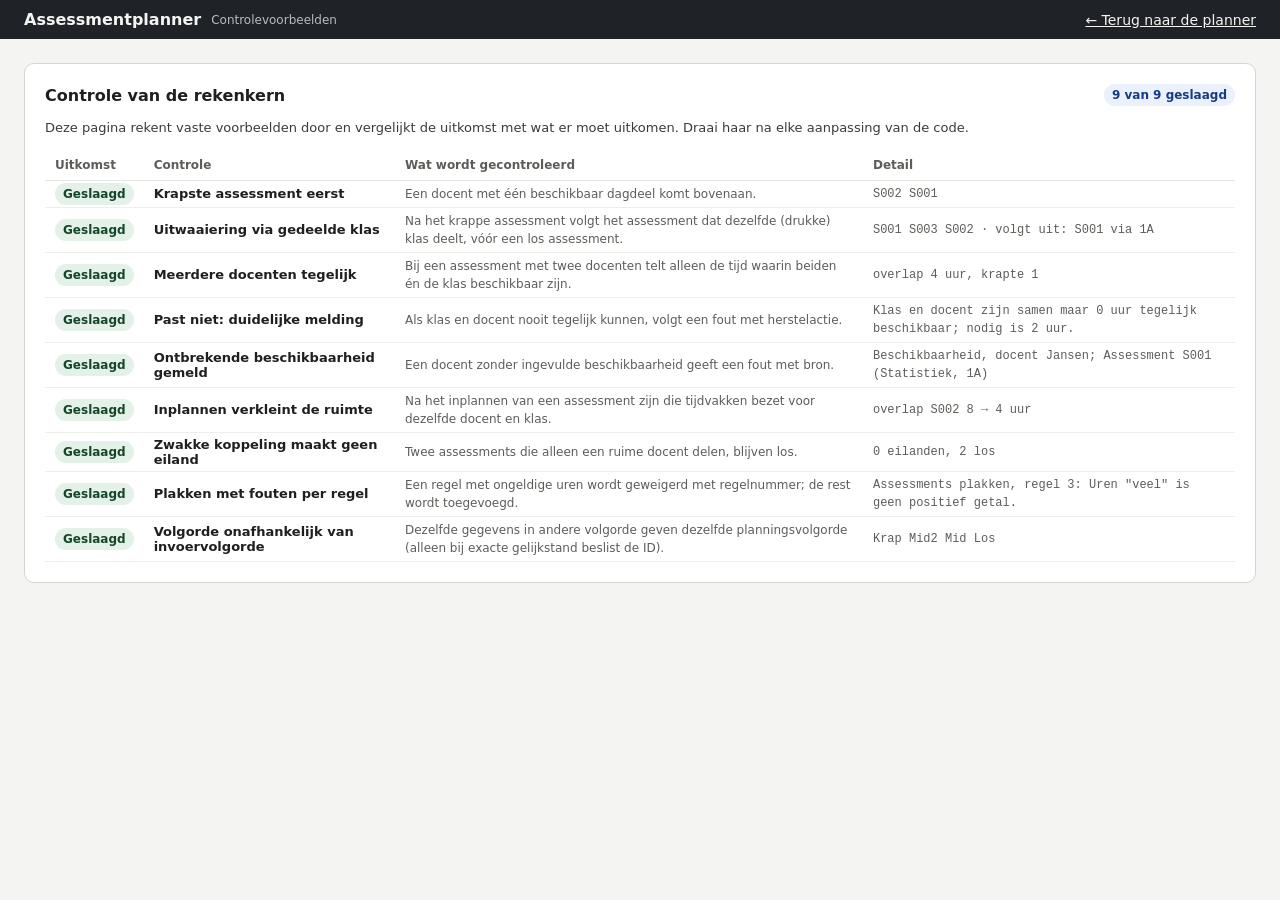
==== controle.html @ 2a614c36 "v0.1 eerste versie" ====
<!doctype html>
<html lang="nl">
<head>
<meta charset="utf-8">
<meta name="viewport" content="width=device-width, initial-scale=1">
<title>Assessmentplanner — controlevoorbeelden</title>
<link rel="stylesheet" href="css/style.css">
</head>
<body>
<header class="kop"><div class="kop-links"><span class="merk">Assessmentplanner</span><span class="meta">Controlevoorbeelden</span></div><div class="kop-rechts"><a href="index.html" style="color:#F4F4F2">← Terug naar de planner</a></div></header>
<main class="inhoud">
  <section class="paneel breed">
    <div class="rij tussen"><h2>Controle van de rekenkern</h2><span id="samenvatting" class="label-info"></span></div>
    <p class="uitleg">Deze pagina rekent vaste voorbeelden door en vergelijkt de uitkomst met wat er moet uitkomen. Draai haar na elke aanpassing van de code.</p>
    <div class="tabelkader"><table class="lijst"><thead><tr><th>Uitkomst</th><th>Controle</th><th>Wat wordt gecontroleerd</th><th>Detail</th></tr></thead><tbody id="resultaten"></tbody></table></div>
  </section>
</main>
<script src="js/model.js"></script>
<script src="js/rekenen.js"></script>
<script src="js/controle.js"></script>
<script>
  const res = AP.controle.draaiAlle();
  const esc = s => String(s).replace(/[&<>]/g, c => ({ '&': '&amp;', '<': '&lt;', '>': '&gt;' }[c]));
  document.getElementById('resultaten').innerHTML = res.map(r =>
    '<tr><td>' + (r.ok ? '<span class="label-ok">Geslaagd</span>' : '<span class="label-let" style="background:#FDF0EE;color:#7A1F12">Mislukt</span>') + '</td><td><b>' + esc(r.naam) + '</b></td><td class="klein">' + esc(r.uitleg) + '</td><td class="mono klein">' + esc(r.detail) + '</td></tr>').join('');
  document.getElementById('samenvatting').textContent = res.filter(r => r.ok).length + ' van ' + res.length + ' geslaagd';
</script>
</body>
</html>
---- css/style.css ----
/* Assessmentplanner — opmaak (zelfde basis als de DSM-werkbank) */
:root {
  --bg: #F4F4F2; --paneel: #FFFFFF; --lijn: #D6D6D1; --lijn-licht: #E6E6E1; --tekst: #1F1F1F; --tekst-2: #3A3A37; --tekst-3: #5C5C58;
  --donker: #1F2328; --diag: #2B2B2B;
  --I: #3566C9; --I-t: #FFFFFF; --H: #B85C0F; --H-t: #FFFFFF; --B: #8FCDB0; --B-t: #0E2E1E; --A: #D3C4F2; --A-t: #2A1A57;
  --blok: #FCEBB6; --blok-rand: #E0C46A; --keuze: #F5B700; --kruis: #FFF7DE; --fb: #B42318;
  --cel: 28px;
}
* { box-sizing: border-box; }
body { margin: 0; font-family: Inter, "Segoe UI", system-ui, -apple-system, sans-serif; color: var(--tekst); background: var(--bg); font-size: 14px; }
button, input, select, textarea { font-family: inherit; font-size: 13px; color: inherit; }
button { cursor: pointer; }
.mono { font-family: "JetBrains Mono", Consolas, "Courier New", monospace; }
.verborgen { position: absolute; left: -9999px; }
a { color: #1F4FB3; }

/* Kop */
.kop { display: flex; flex-wrap: wrap; align-items: center; justify-content: space-between; gap: 10px 24px; padding: 10px 24px; background: var(--donker); color: #F4F4F2; }
.kop-links, .kop-rechts { display: flex; flex-wrap: wrap; align-items: center; gap: 10px; }
.merk { font-weight: 700; font-size: 16px; }
.kop .modelnaam { background: transparent; border: 1px solid transparent; color: #E6E8EB; font-size: 14px; padding: 6px 8px; border-radius: 6px; min-width: 340px; }
.kop .modelnaam:hover, .kop .modelnaam:focus { border-color: #5A6068; outline: none; }
.meta { font-size: 12px; color: #B8BCC2; }
.status { font-size: 12px; font-weight: 600; padding: 5px 10px; border-radius: 999px; }
.status.geen { background: #3A3F46; color: #E6E8EB; }
.status.actueel { background: #BFE3CF; color: #0F3D24; }
.status.verouderd { background: #F2C36B; color: #3A2600; }
.knop-licht { min-height: 36px; padding: 0 14px; border: 0; border-radius: 6px; background: #F4F4F2; color: var(--donker); font-weight: 600; }
.knop-donker { min-height: 36px; padding: 0 12px; border: 1px solid #5A6068; border-radius: 6px; background: transparent; color: #F4F4F2; }
.bestand { display: flex; gap: 6px; }

/* Tabbalk */
.tabbalk { display: flex; flex-wrap: wrap; align-items: flex-end; gap: 0 28px; padding: 8px 24px 0; background: var(--paneel); border-bottom: 1px solid var(--lijn); }
.groep { display: flex; flex-direction: column; }
.groeplabel { text-align: center; font-size: 11px; font-weight: 700; letter-spacing: .06em; text-transform: uppercase; color: var(--tekst-3); padding: 0 8px 6px; border-bottom: 1px solid #E1E1DC; }
.tabs { display: flex; flex-wrap: wrap; justify-content: center; }
.tabs button { min-height: 46px; padding: 0 12px; border: 0; border-bottom: 3px solid transparent; background: none; font-size: 14px; color: var(--tekst-2); }
.tabs button[aria-current="page"] { font-weight: 600; color: var(--tekst); border-bottom-color: var(--donker); }
.scheiding { align-self: stretch; width: 1px; margin-bottom: 8px; background: #C9C9C4; }

/* Inhoud */
.inhoud { max-width: 1600px; margin: 0 auto; padding: 24px; display: flex; flex-wrap: wrap; gap: 24px; align-items: flex-start; }
.paneel { background: var(--paneel); border: 1px solid var(--lijn); border-radius: 10px; padding: 20px; display: flex; flex-direction: column; gap: 12px; min-width: 0; }
.paneel h2 { margin: 0; font-size: 16px; }
.paneel h3 { margin: 0; font-size: 13px; }
.breed { flex: 999 1 640px; min-width: 0; }
.smal { flex: 1 1 340px; max-width: 440px; }
.kolom { display: flex; flex-direction: column; gap: 16px; min-width: 0; }
.uitleg { margin: 0; font-size: 13px; line-height: 1.5; color: var(--tekst-2); }
.klein { font-size: 12px; color: var(--tekst-3); line-height: 1.5; margin: 0; }
.rij { display: flex; flex-wrap: wrap; gap: 8px; align-items: center; }
.tussen { justify-content: space-between; }
.knop { min-height: 40px; padding: 0 14px; border: 1px solid #C9C9C4; border-radius: 6px; background: #FFFFFF; }
.knop:hover { background: #F7F7F4; }
.knop.primair { border: 0; background: var(--donker); color: #FFFFFF; font-weight: 600; }
.knop.gevaar { color: #9B2C1C; }
.knop.klein-k { min-height: 32px; min-width: 32px; padding: 0 8px; }
.knop[aria-pressed="true"] { border: 2px solid var(--donker); background: #F4F4F2; font-weight: 600; }
textarea, input[type="text"], input[type="search"], input[type="number"], input:not([type]), select { border: 1px solid #C9C9C4; border-radius: 6px; padding: 8px 10px; background: #FFFFFF; }
textarea { resize: vertical; line-height: 1.5; }
label.veld { display: flex; flex-direction: column; gap: 6px; font-size: 12px; font-weight: 600; color: var(--tekst-2); }
label.veld > * { font-weight: 400; }
.chip { display: inline-flex; align-items: center; justify-content: center; width: 20px; height: 20px; border-radius: 3px; font-size: 11px; font-weight: 700; flex: none; }
.chip.I { background: var(--I); color: var(--I-t); } .chip.H { background: var(--H); color: var(--H-t); }
.chip.B { background: var(--B); color: var(--B-t); } .chip.A { background: var(--A); color: var(--A-t); }
.chip.leeg { border: 1px dashed #8A8A85; color: var(--tekst-3); }
.chip.diag { background: var(--diag); color: #FFFFFF; }
.chip.fbm { background: #FFFFFF; box-shadow: inset 0 0 0 2px var(--fb); }
.chip.blokm { background: var(--blok); border: 1px solid var(--blok-rand); }
.legenda { display: flex; flex-wrap: wrap; gap: 12px; font-size: 12px; color: var(--tekst-2); }
.legenda span { display: inline-flex; align-items: center; gap: 6px; }
.maat { font-size: 12px; padding: 8px 10px; border-radius: 6px; background: #FFFFFF; border: 1px solid var(--lijn); color: var(--tekst-2); }
.maat b { color: var(--tekst); }
.label-ok { font-size: 12px; font-weight: 600; padding: 4px 8px; border-radius: 999px; background: #E3F1E8; color: #14462A; }
.label-let { font-size: 12px; font-weight: 600; padding: 4px 8px; border-radius: 999px; background: #FCEBB6; color: #4A3300; }
.label-info { font-size: 12px; font-weight: 600; padding: 4px 8px; border-radius: 999px; background: #EAF1FD; color: #163A85; }
.balk-let { padding: 10px 14px; border-radius: 8px; background: #FFF7DE; border: 1px solid #F2D58A; font-size: 13px; color: #4A3300; }
.leeg-staat { padding: 40px; text-align: center; color: var(--tekst-3); }

/* Meldingen */
.meldingen { max-width: 1600px; margin: 0 auto; padding: 0 24px; }
.melding { margin-top: 16px; padding: 12px 16px; border-radius: 10px; font-size: 13px; line-height: 1.5; display: flex; gap: 16px; justify-content: space-between; align-items: flex-start; }
.melding.fout { background: #FDF0EE; border: 1px solid #E8B4AB; color: #3A1A14; }
.melding.ok { background: #E3F1E8; border: 1px solid #A9D3B8; color: #14462A; }
.melding ul { margin: 4px 0 0; padding-left: 18px; }
.melding button { border: 0; background: none; font-size: 18px; line-height: 1; color: inherit; }

/* Tabellen */
.tabelkader { overflow-x: auto; }
table.lijst { width: 100%; border-collapse: collapse; font-size: 13px; }
table.lijst th { text-align: left; font-size: 12px; color: var(--tekst-3); font-weight: 600; padding: 8px 10px; border-bottom: 1px solid var(--lijn-licht); }
table.lijst td { padding: 4px 10px; border-bottom: 1px solid #EFEFEA; vertical-align: middle; }
table.lijst td input { width: 100%; border: 1px solid transparent; background: transparent; padding: 6px 8px; border-radius: 5px; }
table.lijst td input:hover, table.lijst td input:focus { border-color: #C9C9C4; background: #FFFFFF; outline: none; }
table.lijst .rechts { text-align: right; white-space: nowrap; }
table.lijst .num { text-align: right; }

/* Matrix */
.matrixkader { overflow: auto; border: 1px solid #E1E1DC; border-radius: 6px; max-height: calc(100vh - 260px); min-height: 200px; outline: none; }
.matrixkader:focus-visible { box-shadow: 0 0 0 3px #9DB8EC; }
table.dsm { border-collapse: separate; border-spacing: 0; font-size: 11px; }
table.dsm th, table.dsm td { padding: 0; }
table.dsm thead th { position: sticky; top: 0; z-index: 2; background: #FFFFFF; height: var(--cel); min-width: var(--cel); width: var(--cel); border-right: 1px solid #E1E1DC; border-bottom: 1px solid #C9C9C4; font-family: "JetBrains Mono", Consolas, monospace; font-size: 9px; font-weight: 600; text-align: center; }
table.dsm thead th.hoek { left: 0; z-index: 3; width: auto; min-width: 220px; text-align: left; padding: 0 10px; font-family: inherit; font-size: 11px; font-weight: 400; color: var(--tekst-3); border-right: 1px solid #C9C9C4; }
table.dsm thead th.blokkop { left: 0; z-index: 3; min-width: 40px; width: 40px; }
table.dsm tbody th { position: sticky; left: 0; z-index: 1; background: #FFFFFF; height: var(--cel); text-align: left; font-weight: 400; padding: 0 10px; border-right: 1px solid #C9C9C4; border-bottom: 1px solid #E1E1DC; white-space: nowrap; max-width: 280px; overflow: hidden; text-overflow: ellipsis; }
table.dsm tbody th .id { font-family: "JetBrains Mono", Consolas, monospace; font-weight: 600; margin-right: 8px; }
table.dsm tbody th.blokcel { min-width: 40px; width: 40px; max-width: 40px; text-align: center; padding: 0; font-family: "JetBrains Mono", Consolas, monospace; font-size: 10px; color: var(--tekst-2); border-right: 1px solid #E1E1DC; }
table.dsm.met-blok tbody th.naamcel { left: 40px; }
table.dsm.met-blok thead th.hoek { left: 40px; }
table.dsm td { width: var(--cel); min-width: var(--cel); height: var(--cel); border-right: 1px solid #E1E1DC; border-bottom: 1px solid #E1E1DC; text-align: center; font-weight: 700; cursor: pointer; background: #FFFFFF; user-select: none; }
table.dsm td.boven { background: #FAFAF7; }
table.dsm td.blok, table.dsm th.blok { background: var(--blok); }
table.dsm td.kruis, table.dsm th.kruis { background: var(--kruis); }
table.dsm td.diag { background: var(--diag); color: #FFFFFF; cursor: pointer; }
table.dsm td.s-I { background: var(--I); color: var(--I-t); }
table.dsm td.s-H { background: var(--H); color: var(--H-t); }
table.dsm td.s-B { background: var(--B); color: var(--B-t); }
table.dsm td.s-A { background: var(--A); color: var(--A-t); }
table.dsm td.fb { box-shadow: inset 0 0 0 2px #FFFFFF, inset 0 0 0 4px var(--fb); }
table.dsm td.gekozen { outline: 3px solid var(--keuze); outline-offset: -3px; }
table.dsm td.kenm { position: relative; }
table.dsm td.kenm::after { content: ""; position: absolute; right: 2px; top: 2px; width: 5px; height: 5px; border-radius: 50%; background: #FFFFFF; box-shadow: 0 0 0 1px #1F2328; }
table.dsm th.gekozen-kop { background: #FFE9A8 !important; }

/* Relatiepaneel */
.soorten { display: grid; grid-template-columns: repeat(2, minmax(0, 1fr)); gap: 6px; }
.soorten button { display: flex; align-items: center; gap: 8px; min-height: 40px; padding: 0 10px; border: 1px solid #C9C9C4; border-radius: 6px; background: #FFFFFF; text-align: left; font-size: 12px; }
.soorten button[aria-pressed="true"] { border: 2px solid var(--donker); background: #F4F4F2; font-weight: 600; }
.soorten .geen { grid-column: 1 / -1; }
.celkop { font-family: "JetBrains Mono", Consolas, monospace; font-size: 13px; font-weight: 600; padding: 4px 8px; border-radius: 4px; background: #F1F1EE; }
.uitklap { display: flex; justify-content: space-between; align-items: center; width: 100%; min-height: 36px; padding: 0; border: 0; background: none; font-size: 12px; font-weight: 700; color: var(--tekst-2); text-align: left; }
.raster2 { display: grid; grid-template-columns: repeat(2, minmax(0, 1fr)); gap: 10px; }
dl.gegevens { margin: 0; display: grid; grid-template-columns: 120px 1fr; gap: 8px 12px; font-size: 13px; }
dl.gegevens dt { color: var(--tekst-3); }
dl.gegevens dd { margin: 0; }
.blokken { display: flex; flex-wrap: wrap; gap: 8px; }
.blokken span { padding: 6px 10px; border: 1px solid var(--lijn); border-radius: 6px; font-family: "JetBrains Mono", Consolas, monospace; font-size: 12px; }
.blokken span.groot { background: var(--blok); border-color: var(--blok-rand); font-weight: 600; }
.blokken span.zelf { border-color: var(--diag); }
.niveaus { display: flex; gap: 10px; overflow-x: auto; padding-bottom: 4px; }
.niveau { flex: 1 0 110px; display: flex; flex-direction: column; gap: 6px; padding: 10px; border-radius: 8px; background: #F7F7F4; border: 1px solid #E1E1DC; }
.niveau.parallel { background: #EAF1FD; border-color: #9DB8EC; }
.niveau .kopje { font-size: 11px; font-weight: 700; color: var(--tekst-3); }
.niveau .item { font-size: 12px; padding: 6px 8px; border-radius: 5px; background: #FFFFFF; border: 1px solid var(--lijn); }
.impact { display: flex; flex-wrap: wrap; gap: 16px; }
.impact > div { flex: 1 1 260px; display: flex; flex-direction: column; gap: 6px; padding: 14px; border-radius: 8px; font-size: 13px; }
.impact .direct { background: #FDF0EE; }
.impact .indirect { background: #FFF7DE; }
.impact .noot { border: 1px dashed #C9C9C4; font-size: 12px; color: var(--tekst-2); }
.goed { color: #14462A; font-weight: 600; }

@media print {
  .kop, .tabbalk, .meldingen { display: none; }
}

.vinkje { display: flex; gap: 10px; align-items: flex-start; font-size: 13px; line-height: 1.45; color: var(--tekst-2); }
.vinkje input { width: 18px; height: 18px; flex: none; margin: 1px 0 0; }

/* Planner-specifiek */
.status.fout { background: #F7C1C1; color: #501313; }
.status.ok { background: #BFE3CF; color: #0F3D24; }
.segment { display: inline-flex; border: 1px solid #C9C9C4; border-radius: 6px; overflow: hidden; }
.segment button { min-height: 40px; padding: 0 14px; border: 0; background: #FFFFFF; }
.segment button[aria-pressed="true"] { background: var(--donker); color: #FFFFFF; font-weight: 600; }
table.rooster { border-collapse: separate; border-spacing: 0; font-size: 12px; }
table.rooster th { position: sticky; top: 0; background: #FFFFFF; z-index: 1; font-weight: 600; color: var(--tekst-3); padding: 6px 4px; border-bottom: 1px solid #C9C9C4; text-align: center; white-space: nowrap; }
table.rooster th.naam, table.rooster td.naam { position: sticky; left: 0; background: #FFFFFF; z-index: 2; text-align: left; min-width: 180px; padding: 2px 8px; border-right: 1px solid #C9C9C4; }
table.rooster td { border-bottom: 1px solid #EFEFEA; padding: 2px; text-align: center; }
table.rooster td.naam input { width: 100%; border: 1px solid transparent; background: transparent; padding: 5px 6px; border-radius: 5px; }
table.rooster td.naam input:hover, table.rooster td.naam input:focus { border-color: #C9C9C4; background: #FFFFFF; outline: none; }
.vak { width: 40px; height: 32px; border: 1px solid #D6D6D1; border-radius: 5px; background: #FFFFFF; color: transparent; font-weight: 700; }
.vak[aria-pressed="true"] { background: #1D9E75; border-color: #0F6E56; color: #FFFFFF; }
.vak.bezet { background: repeating-linear-gradient(45deg, #D3D1C7, #D3D1C7 4px, #F1EFE8 4px, #F1EFE8 8px); border-color: #B4B2A9; color: #444441; }
.dag-scheiding { border-left: 1px solid #C9C9C4 !important; }
.krapbalk { display: inline-block; height: 8px; border-radius: 2px; background: #BA7517; vertical-align: middle; margin-right: 6px; }
tr.eilandgrens td { border-top: 2px solid var(--donker); }
tr.eilandkop td { background: #F4F4F2; font-size: 12px; font-weight: 700; color: var(--tekst-2); padding: 8px 10px; }
tr.inplanrij td { background: #F6F9FE; }
.tvkeus { display: inline-flex; align-items: center; gap: 6px; margin: 4px 10px 4px 0; font-size: 13px; }
.tvkeus input { width: 18px; height: 18px; }
td.pastniet { color: #9B2C1C; font-weight: 700; }
table.dsm td.w3 { background: #EF9F27; color: #412402; }
table.dsm td.w2 { background: #FAC775; color: #412402; }
table.dsm td.w1 { background: #FAEEDA; color: #412402; }
table.dsm td.w0 { color: #888780; font-weight: 400; }
table.dsm tr.eilandgrens td, table.dsm tr.eilandgrens th { border-top: 2px solid var(--donker); }
.afdruk { display: flex; flex-direction: column; gap: 20px; }
.afdruk h2 { margin: 0; font-size: 18px; }
.afdruk .bron { font-size: 12px; color: var(--tekst-3); }
@media print {
  @page { size: A4 landscape; margin: 12mm; }
  body { background: #FFFFFF; }
  .inhoud { padding: 0; max-width: none; display: block; }
  .geen-afdruk { display: none !important; }
  .paneel { border: 0; padding: 0; }
  .matrixkader { max-height: none; overflow: visible; border: 0; }
  table.dsm thead th, table.dsm tbody th { position: static; }
  .pagina-breuk { break-before: page; }
  table.dsm td, table.dsm th { -webkit-print-color-adjust: exact; print-color-adjust: exact; }
  table.lijst td, tr.eilandgrens td { -webkit-print-color-adjust: exact; print-color-adjust: exact; }
}
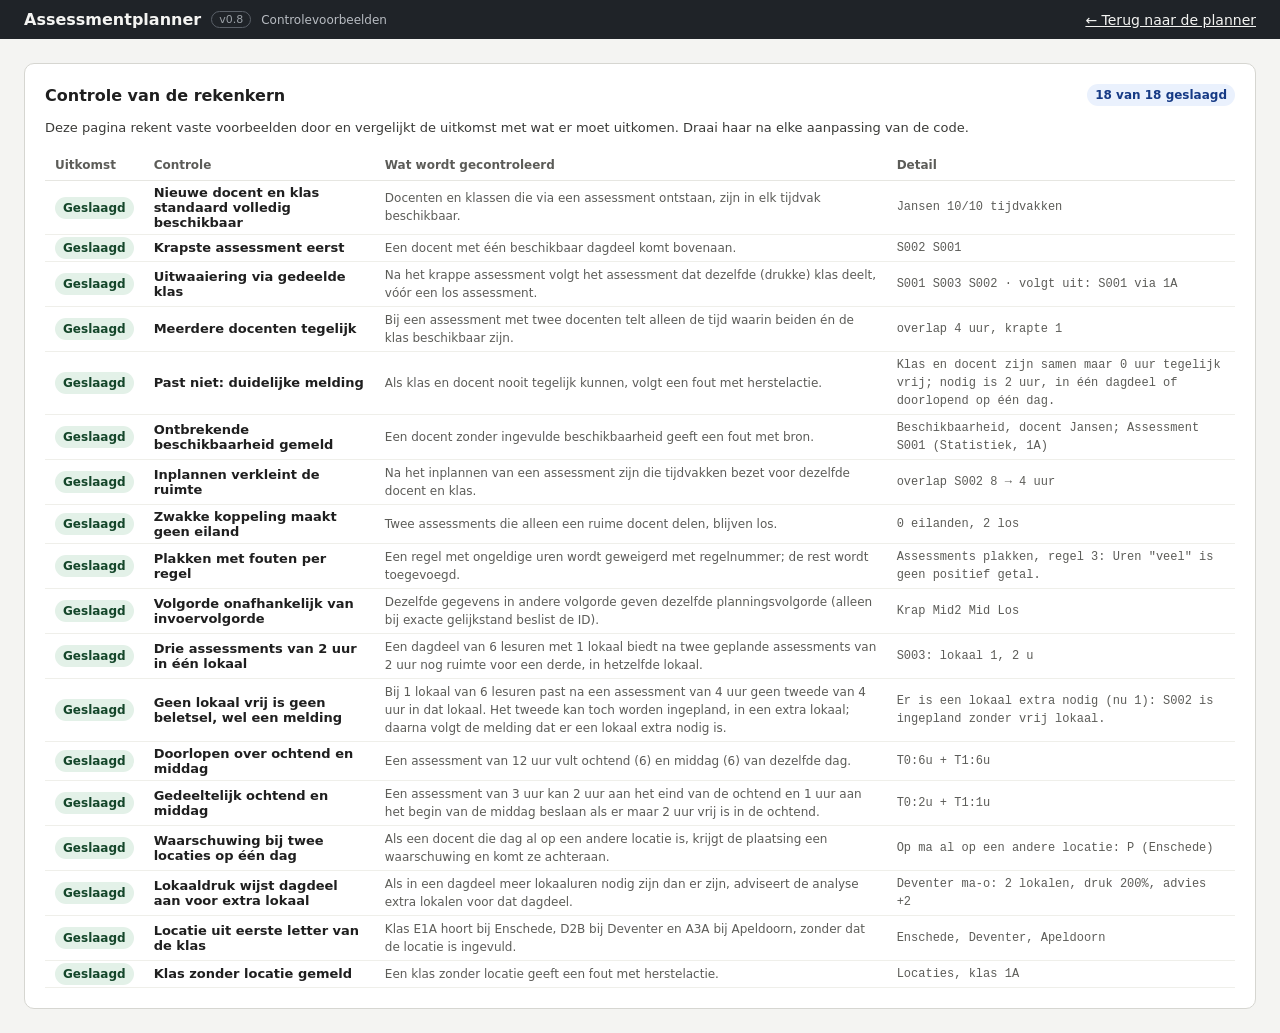
==== commit 5d2b7b4e: "v0.8" ====
--- a/controle.html
+++ b/controle.html
@@ -4,10 +4,10 @@
 <meta charset="utf-8">
 <meta name="viewport" content="width=device-width, initial-scale=1">
 <title>Assessmentplanner — controlevoorbeelden</title>
-<link rel="stylesheet" href="css/style.css">
+<link rel="stylesheet" href="css/style.css?v=0.8">
 </head>
 <body>
-<header class="kop"><div class="kop-links"><span class="merk">Assessmentplanner</span><span class="meta">Controlevoorbeelden</span></div><div class="kop-rechts"><a href="index.html" style="color:#F4F4F2">← Terug naar de planner</a></div></header>
+<header class="kop"><div class="kop-links"><span class="merk">Assessmentplanner</span><span class="versie">v0.8</span><span class="meta">Controlevoorbeelden</span></div><div class="kop-rechts"><a href="index.html" style="color:#F4F4F2">← Terug naar de planner</a></div></header>
 <main class="inhoud">
   <section class="paneel breed">
     <div class="rij tussen"><h2>Controle van de rekenkern</h2><span id="samenvatting" class="label-info"></span></div>
@@ -15,9 +15,9 @@
     <div class="tabelkader"><table class="lijst"><thead><tr><th>Uitkomst</th><th>Controle</th><th>Wat wordt gecontroleerd</th><th>Detail</th></tr></thead><tbody id="resultaten"></tbody></table></div>
   </section>
 </main>
-<script src="js/model.js"></script>
-<script src="js/rekenen.js"></script>
-<script src="js/controle.js"></script>
+<script src="js/model.js?v=0.8"></script>
+<script src="js/rekenen.js?v=0.8"></script>
+<script src="js/controle.js?v=0.8"></script>
 <script>
   const res = AP.controle.draaiAlle();
   const esc = s => String(s).replace(/[&<>]/g, c => ({ '&': '&amp;', '<': '&lt;', '>': '&gt;' }[c]));
--- a/css/style.css
+++ b/css/style.css
@@ -122,6 +122,10 @@
 table.dsm td.kenm { position: relative; }
 table.dsm td.kenm::after { content: ""; position: absolute; right: 2px; top: 2px; width: 5px; height: 5px; border-radius: 50%; background: #FFFFFF; box-shadow: 0 0 0 1px #1F2328; }
 table.dsm th.gekozen-kop { background: #FFE9A8 !important; }
+table.dsm td.hl, table.dsm th.hl { box-shadow: inset 0 0 0 999px rgba(55, 138, 221, 0.16); }
+table.dsm th.hl-kop { background: #CFE2F7 !important; color: #0C447C; font-weight: 700; }
+table.dsm td.hl-cel { outline: 3px solid #185FA5; outline-offset: -3px; }
+@media print { table.dsm .hl, table.dsm .hl-kop { box-shadow: none; } }
 
 /* Relatiepaneel */
 .soorten { display: grid; grid-template-columns: repeat(2, minmax(0, 1fr)); gap: 6px; }
@@ -158,6 +162,8 @@
 .vinkje input { width: 18px; height: 18px; flex: none; margin: 1px 0 0; }
 
 /* Planner-specifiek */
+table.dsm tbody th .docentnamen { color: var(--tekst-3); }
+table.dsm.met-blok tbody th.naamcel { max-width: 420px; }
 .status.fout { background: #F7C1C1; color: #501313; }
 .status.ok { background: #BFE3CF; color: #0F3D24; }
 .segment { display: inline-flex; border: 1px solid #C9C9C4; border-radius: 6px; overflow: hidden; }
@@ -166,6 +172,12 @@
 table.rooster { border-collapse: separate; border-spacing: 0; font-size: 12px; }
 table.rooster th { position: sticky; top: 0; background: #FFFFFF; z-index: 1; font-weight: 600; color: var(--tekst-3); padding: 6px 4px; border-bottom: 1px solid #C9C9C4; text-align: center; white-space: nowrap; }
 table.rooster th.naam, table.rooster td.naam { position: sticky; left: 0; background: #FFFFFF; z-index: 2; text-align: left; min-width: 180px; padding: 2px 8px; border-right: 1px solid #C9C9C4; }
+table.rooster thead th.naam { z-index: 4; top: 0; }
+table.rooster tfoot th { position: sticky; bottom: 0; top: auto; z-index: 3; background: #F6F9FE; border-top: 2px solid #9DBCE6; border-bottom: 0; padding: 6px 4px; color: var(--tekst-1, #1F2328); }
+table.rooster tfoot th.naam { z-index: 5; }
+table.rooster tfoot th.allemaal { background: #C0DD97; color: #173404; }
+table.rooster tfoot th.sommigen { background: #FAEEDA; color: #633806; }
+table.rooster tfoot th.niemand { background: #E6E6E2; color: #5F5E5A; }
 table.rooster td { border-bottom: 1px solid #EFEFEA; padding: 2px; text-align: center; }
 table.rooster td.naam input { width: 100%; border: 1px solid transparent; background: transparent; padding: 5px 6px; border-radius: 5px; }
 table.rooster td.naam input:hover, table.rooster td.naam input:focus { border-color: #C9C9C4; background: #FFFFFF; outline: none; }
@@ -196,7 +208,89 @@
   .paneel { border: 0; padding: 0; }
   .matrixkader { max-height: none; overflow: visible; border: 0; }
   table.dsm thead th, table.dsm tbody th { position: static; }
+  table.dsm.met-blok tbody th.naamcel { max-width: none; overflow: visible; }
+  table.dsm tbody th .docentnamen { color: #3A3A37; }
   .pagina-breuk { break-before: page; }
   table.dsm td, table.dsm th { -webkit-print-color-adjust: exact; print-color-adjust: exact; }
   table.lijst td, tr.eilandgrens td { -webkit-print-color-adjust: exact; print-color-adjust: exact; }
 }
+/* Kleuren altijd meenemen bij afdrukken (legenda, balkjes, labels) */
+.chip, .krapbalk, .vak, .label-ok, .label-let, .label-info, .legenda span { -webkit-print-color-adjust: exact; print-color-adjust: exact; }
+
+/* Afhankelijkheden: volle breedte en compacte cellen */
+.inhoud.volle-breedte { max-width: none; }
+.volle-breedte table.dsm { --cel: 24px; }
+.volle-breedte table.dsm thead th { font-size: 9px; }
+.volle-breedte .matrixkader { max-height: calc(100vh - 330px); }
+.koppelbalk { display: flex; flex-wrap: wrap; align-items: center; gap: 6px 18px; min-height: 40px; padding: 8px 12px; border-radius: 8px; background: #F6F9FE; border: 1px solid #DCE6F6; font-size: 13px; }
+table.dsm td .dubbel { font-size: 9px; letter-spacing: -0.02em; }
+.kolomknop { border: 0; background: none; padding: 4px 6px; border-radius: 4px; font-weight: 600; color: var(--tekst-3); font-size: 12px; }
+.kolomknop:hover { background: #EAF1FD; color: #163A85; }
+.vakje { display: inline-flex; align-items: center; justify-content: center; min-width: 30px; height: 22px; padding: 0 3px; border-radius: 4px; font-size: 10px; font-weight: 700; box-sizing: border-box; -webkit-print-color-adjust: exact; print-color-adjust: exact; }
+.vakje.aan { background: #1D9E75; color: #FFFFFF; }
+.vakje.uit { background: #FFFFFF; border: 1px solid #D6D6D1; }
+.vakje.bezet { background: #D3C4F2; color: #2A1A57; }
+table.afdrukrooster th { position: static; font-size: 11px; line-height: 1.2; }
+table.afdrukrooster td.naam { position: static; min-width: 140px; font-size: 12px; }
+@media print { table.rooster th.naam, table.rooster td.naam { position: static; } .tabelkader { overflow: visible; } }
+
+/* Kop en navigatie blijven bovenaan staan bij scrollen */
+.vastekop { position: sticky; top: 0; z-index: 50; box-shadow: 0 1px 0 #D6D6D1; }
+@media print { .vastekop { position: static; box-shadow: none; } }
+
+/* Locaties, lokalen en inplannen */
+.vak.deels { background: repeating-linear-gradient(45deg, #1D9E75, #1D9E75 4px, #5DCAA5 4px, #5DCAA5 8px); border-color: #0F6E56; color: #FFFFFF; font-size: 10px; }
+.vak.bezet { font-size: 10px; }
+.opties { display: flex; flex-direction: column; gap: 6px; max-height: 320px; overflow: auto; }
+.optie { display: flex; gap: 10px; align-items: flex-start; padding: 8px 10px; border: 1px solid #D6D6D1; border-radius: 6px; background: #FFFFFF; font-size: 13px; cursor: pointer; }
+.optie input { width: 18px; height: 18px; margin: 1px 0 0; flex: none; }
+.optie.let { border-color: #F2D58A; background: #FFFBEF; }
+.waarsch { color: #854F0B; font-size: 12px; font-weight: 600; }
+input.lokaalgetal { width: 46px; padding: 4px 4px; text-align: center; border: 1px solid #D6D6D1; border-radius: 5px; font-weight: 600; }
+input.lokaalgetal.eigen { border-color: #378ADD; background: #E6F1FB; color: #0C447C; }
+table.druktabel td.drukcel { padding: 4px 3px; min-width: 64px; vertical-align: middle; }
+table.druktabel td.drukcel .drukpct { display: block; font-size: 10px; color: var(--tekst-3); margin-top: 2px; }
+table.druktabel td.drukcel .extra { display: inline-block; margin-top: 2px; padding: 0 5px; border-radius: 999px; background: #A32D2D; color: #FFFFFF; font-size: 10px; font-weight: 700; }
+td.drukcel.d1 { background: #FAEEDA; } td.drukcel.d2 { background: #FAC775; } td.drukcel.d3 { background: #F7C1C1; }
+td.drukcel { -webkit-print-color-adjust: exact; print-color-adjust: exact; }
+.roosteritem { display: inline-block; padding: 2px 6px; margin: 1px 0; border-radius: 4px; background: #D3C4F2; color: #2A1A57; font-size: 12px; -webkit-print-color-adjust: exact; print-color-adjust: exact; }
+table.lijst td .optie input { width: 18px; height: 18px; flex: none; padding: 0; border: 0; margin: 1px 0 0; }
+
+/* Startscherm */
+.startknoppen { display: grid; grid-template-columns: repeat(3, minmax(0, 1fr)); gap: 12px; }
+@media (max-width: 760px) { .startknoppen { grid-template-columns: 1fr; } }
+.startknop { display: flex; flex-direction: column; gap: 6px; align-items: flex-start; text-align: left; padding: 18px; min-height: 96px; border: 1px solid #C9C9C4; border-radius: 10px; background: #FFFFFF; font-size: 15px; }
+.startknop span { font-size: 12px; color: var(--tekst-3); }
+.startknop:hover { border-color: #1F2328; }
+.startknop.primair { background: var(--donker); color: #FFFFFF; border-color: var(--donker); }
+.startknop.primair span { color: #D3D1C7; }
+
+/* Overzicht per lesuur bij het inplannen */
+.melding.let { background: #FFF8E6; border: 1px solid #F2D58A; color: #412402; }
+td.extralokaal { background: #FCEBEB; }
+.rasterkader { overflow-x: auto; border: 1px solid #C9DDF2; border-radius: 6px; background: #FFFFFF; }
+table.raster { border-collapse: collapse; font-size: 11px; table-layout: fixed; }
+table.raster th, table.raster td { border: 1px solid #C9DDF2; padding: 0; height: 22px; }
+table.raster td, table.raster th.ruur { width: 18px; min-width: 18px; max-width: 18px; }
+table.raster th.rnaam { position: sticky; left: 0; z-index: 1; background: #FFFFFF; text-align: left; font-weight: 400; padding: 0 8px; white-space: nowrap; min-width: 150px; border-right: 2px solid #9DBCE6; }
+table.raster th.rdag { text-transform: capitalize; font-weight: 700; text-align: left; padding: 2px 4px; }
+table.raster th.ruur { font-weight: 400; color: #5F5E5A; font-size: 9px; }
+table.raster .dd-grens { border-left: 3px solid #9DBCE6; }
+table.raster td.vrij { background: #FFFFFF; }
+table.raster td.grijs { background: #DEDEDE; }
+table.raster td.gepl { background: #FFF59A; box-shadow: inset 0 0 0 1px #1F2328; }
+table.raster td.gepl.extra { background: #F7C1C1; }
+table.raster td.samen { background: #C0DD97; }
+table.raster td.samen-wissel { background: #FAC775; }
+table.raster td.gekozen { background: #378ADD; color: #FFFFFF; }
+table.raster td.kiesbaar { cursor: pointer; }
+table.raster td.kiesbaar:hover { box-shadow: inset 0 0 0 2px #185FA5; }
+table.raster .rblok { overflow: hidden; white-space: nowrap; text-overflow: ellipsis; padding: 0 3px; font-size: 10px; line-height: 20px; }
+table.raster tr.samenrij th, table.raster tr.samenrij td { border-top: 2px solid #9DBCE6; border-bottom: 2px solid #9DBCE6; }
+table.raster tr.lokaalrij.eerste th, table.raster tr.lokaalrij.eerste td { border-top: 6px solid #F4F4F2; }
+table.raster tr.lokaalrij th.rnaam { color: #5F5E5A; }
+table.raster .blokker { color: #5F5E5A; font-size: 9px; }
+table.raster td.samen-deels { background: #EAF3DE; color: #3B6D11; }
+.kop .versie { font-size: 11px; color: #9AA0A6; border: 1px solid #5A6068; border-radius: 999px; padding: 1px 7px; }
+table.lijst tr.laatst td { background: #EAF1FD; }
+table.raster td.anderloc { background: #FFFFFF; box-shadow: inset 0 -6px 0 #E24B4A; }
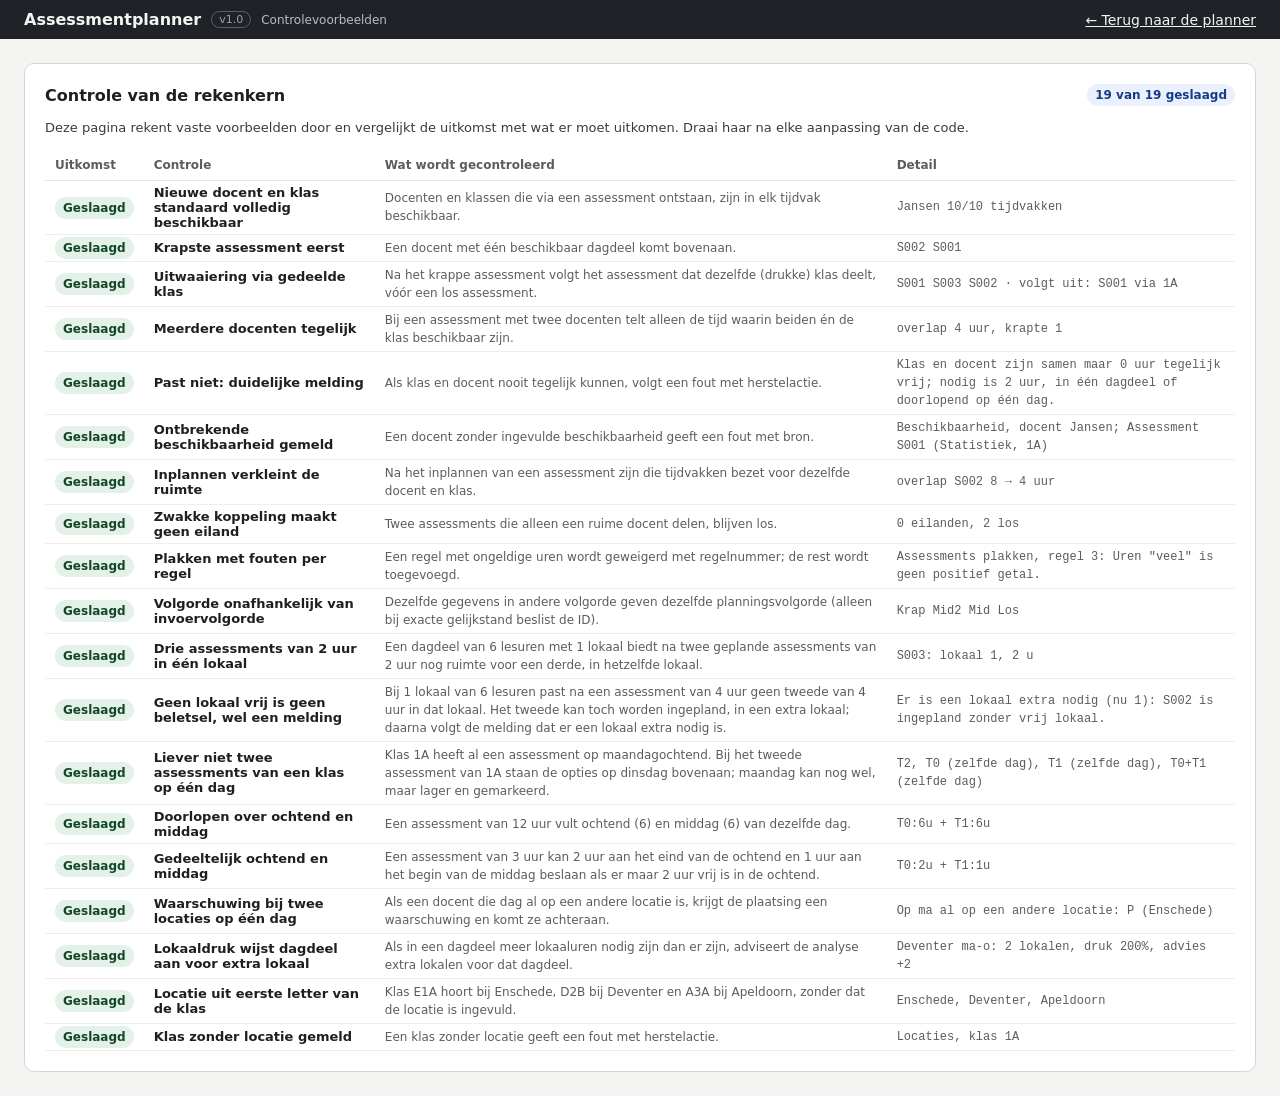
==== commit db78a1ba: "v1.0 alle eerste kinderziektes eruit. eerste echt werkende versie getest met 2.10" ====
--- a/controle.html
+++ b/controle.html
@@ -4,10 +4,10 @@
 <meta charset="utf-8">
 <meta name="viewport" content="width=device-width, initial-scale=1">
 <title>Assessmentplanner — controlevoorbeelden</title>
-<link rel="stylesheet" href="css/style.css?v=0.8">
+<link rel="stylesheet" href="css/style.css?v=1.0">
 </head>
 <body>
-<header class="kop"><div class="kop-links"><span class="merk">Assessmentplanner</span><span class="versie">v0.8</span><span class="meta">Controlevoorbeelden</span></div><div class="kop-rechts"><a href="index.html" style="color:#F4F4F2">← Terug naar de planner</a></div></header>
+<header class="kop"><div class="kop-links"><span class="merk">Assessmentplanner</span><span class="versie">v1.0</span><span class="meta">Controlevoorbeelden</span></div><div class="kop-rechts"><a href="index.html" style="color:#F4F4F2">← Terug naar de planner</a></div></header>
 <main class="inhoud">
   <section class="paneel breed">
     <div class="rij tussen"><h2>Controle van de rekenkern</h2><span id="samenvatting" class="label-info"></span></div>
@@ -15,9 +15,9 @@
     <div class="tabelkader"><table class="lijst"><thead><tr><th>Uitkomst</th><th>Controle</th><th>Wat wordt gecontroleerd</th><th>Detail</th></tr></thead><tbody id="resultaten"></tbody></table></div>
   </section>
 </main>
-<script src="js/model.js?v=0.8"></script>
-<script src="js/rekenen.js?v=0.8"></script>
-<script src="js/controle.js?v=0.8"></script>
+<script src="js/model.js?v=1.0"></script>
+<script src="js/rekenen.js?v=1.0"></script>
+<script src="js/controle.js?v=1.0"></script>
 <script>
   const res = AP.controle.draaiAlle();
   const esc = s => String(s).replace(/[&<>]/g, c => ({ '&': '&amp;', '<': '&lt;', '>': '&gt;' }[c]));
--- a/css/style.css
+++ b/css/style.css
@@ -294,3 +294,45 @@
 .kop .versie { font-size: 11px; color: #9AA0A6; border: 1px solid #5A6068; border-radius: 999px; padding: 1px 7px; }
 table.lijst tr.laatst td { background: #EAF1FD; }
 table.raster td.anderloc { background: #FFFFFF; box-shadow: inset 0 -6px 0 #E24B4A; }
+table.raster td.samen-dag { background: #CECBF6; color: #26215C; }
+.optie.zelfdedag { border-color: #AFA9EC; background: #F4F3FE; }
+.zelfdedag-tekst { color: #534AB7; font-size: 12px; }
+.afdrukkeuze { display: flex; flex-wrap: wrap; align-items: center; gap: 8px 16px; padding: 10px 12px; margin-top: 10px; border: 1px solid #DCE6F6; border-radius: 8px; background: #F6F9FE; }
+.afdrukkeuze .vinkje { display: inline-flex; align-items: center; gap: 6px; font-size: 13px; cursor: pointer; }
+.afdrukkeuze .vinkje input { width: 16px; height: 16px; margin: 0; }
+.gepland-merk { font-size: 10px; font-weight: 600; color: #0F6E56; background: #E1F5EE; border-radius: 4px; padding: 0 4px; margin-right: 4px; }
+table.lijst.resultaat td { white-space: nowrap; }
+.lokaallijst { columns: 3 280px; column-gap: 24px; margin: 8px 0 0; padding-left: 18px; font-size: 12px; }
+.lokaallijst li { break-inside: avoid; margin: 1px 0; }
+.lokaalblok { break-inside: avoid; }
+@media print {
+  .rasterkader { overflow: visible; border: 0; }
+  table.raster { font-size: 9px; }
+  table.raster td, table.raster th.ruur { width: 13px; min-width: 13px; max-width: 13px; }
+  table.raster th.rnaam { min-width: 80px; position: static; }
+  table.raster .rblok { font-size: 8px; }
+  table.raster td, table.raster th { -webkit-print-color-adjust: exact; print-color-adjust: exact; }
+}
+.ivform { display: grid; grid-template-columns: 150px minmax(260px, 1.4fr) 1.4fr 1.2fr 1fr 140px; gap: 10px; align-items: start; }
+@media (max-width: 1300px) { .ivform { grid-template-columns: 150px 1fr 1fr; } }
+.ivform label { display: flex; flex-direction: column; gap: 4px; font-size: 12px; color: var(--tekst-3); }
+.ivform input, .ivform select, .ivform textarea { font: inherit; font-size: 13px; padding: 7px 8px; border: 1px solid #C9C9C4; border-radius: 6px; background: #FFFFFF; color: inherit; }
+.ivform textarea { resize: vertical; min-height: 36px; }
+.ivchips { display: flex; flex-wrap: wrap; gap: 4px; padding: 4px 6px; border: 1px solid #C9C9C4; border-radius: 6px; background: #FFFFFF; min-height: 36px; align-items: center; }
+.ivkies { display: inline-flex; gap: 4px; flex: 1 1 140px; }
+.ivkies input { border: 0 !important; padding: 4px !important; flex: 1; min-width: 100px; outline: none; }
+.ivchip { display: inline-flex; align-items: center; gap: 2px; font-size: 12px; padding: 2px 8px; border-radius: 999px; white-space: nowrap; margin: 1px 0; }
+.ivchip.c-ass { background: #EEEDFE; color: #3C3489; }
+.ivchip.c-docent { background: #E6F1FB; color: #0C447C; }
+.ivchip.c-klas { background: #E1F5EE; color: #085041; }
+.chipweg { border: 0; background: transparent; color: inherit; cursor: pointer; font-size: 14px; line-height: 1; padding: 0 0 0 4px; }
+.ivstatus { font-size: 11px; font-weight: 600; padding: 2px 8px; border-radius: 999px; white-space: nowrap; -webkit-print-color-adjust: exact; print-color-adjust: exact; }
+.ivstatus.s-ok { background: #E1F5EE; color: #085041; }
+.ivstatus.s-wacht { background: #FAEEDA; color: #633806; }
+.ivstatus.s-niet { background: #FCEBEB; color: #791F1F; }
+.ivstatus.s-verv { background: #F1EFE8; color: #5F5E5A; }
+.ivreden { font-size: 12px; color: var(--tekst-2); margin-top: 3px; }
+.ivgevolg { font-size: 12px; color: #0F6E56; margin-top: 3px; }
+table.ivlijst td { vertical-align: top; }
+table.ivlijst tr.vervallen td { color: #888780; }
+.ivchip { -webkit-print-color-adjust: exact; print-color-adjust: exact; }
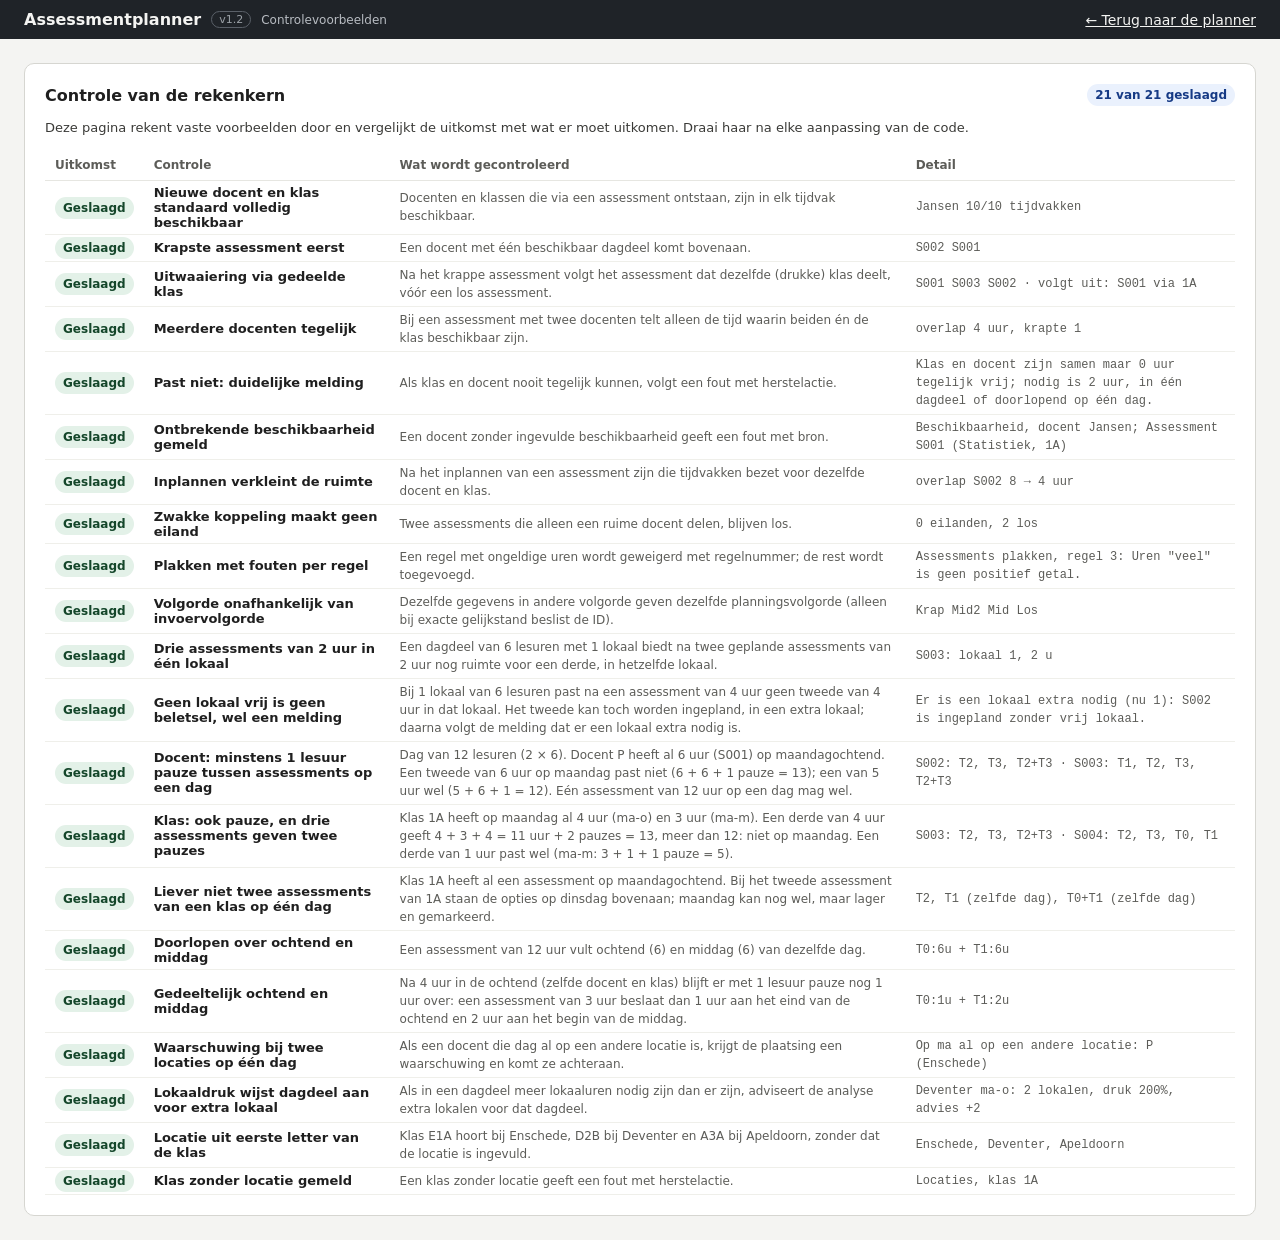
==== commit 4ab84ae1: "v1.2" ====
--- a/controle.html
+++ b/controle.html
@@ -4,10 +4,10 @@
 <meta charset="utf-8">
 <meta name="viewport" content="width=device-width, initial-scale=1">
 <title>Assessmentplanner — controlevoorbeelden</title>
-<link rel="stylesheet" href="css/style.css?v=1.0">
+<link rel="stylesheet" href="css/style.css?v=1.2">
 </head>
 <body>
-<header class="kop"><div class="kop-links"><span class="merk">Assessmentplanner</span><span class="versie">v1.0</span><span class="meta">Controlevoorbeelden</span></div><div class="kop-rechts"><a href="index.html" style="color:#F4F4F2">← Terug naar de planner</a></div></header>
+<header class="kop"><div class="kop-links"><span class="merk">Assessmentplanner</span><span class="versie">v1.2</span><span class="meta">Controlevoorbeelden</span></div><div class="kop-rechts"><a href="index.html" style="color:#F4F4F2">← Terug naar de planner</a></div></header>
 <main class="inhoud">
   <section class="paneel breed">
     <div class="rij tussen"><h2>Controle van de rekenkern</h2><span id="samenvatting" class="label-info"></span></div>
@@ -15,9 +15,9 @@
     <div class="tabelkader"><table class="lijst"><thead><tr><th>Uitkomst</th><th>Controle</th><th>Wat wordt gecontroleerd</th><th>Detail</th></tr></thead><tbody id="resultaten"></tbody></table></div>
   </section>
 </main>
-<script src="js/model.js?v=1.0"></script>
-<script src="js/rekenen.js?v=1.0"></script>
-<script src="js/controle.js?v=1.0"></script>
+<script src="js/model.js?v=1.2"></script>
+<script src="js/rekenen.js?v=1.2"></script>
+<script src="js/controle.js?v=1.2"></script>
 <script>
   const res = AP.controle.draaiAlle();
   const esc = s => String(s).replace(/[&<>]/g, c => ({ '&': '&amp;', '<': '&lt;', '>': '&gt;' }[c]));
--- a/css/style.css
+++ b/css/style.css
@@ -315,11 +315,11 @@
 }
 .ivform { display: grid; grid-template-columns: 150px minmax(260px, 1.4fr) 1.4fr 1.2fr 1fr 140px; gap: 10px; align-items: start; }
 @media (max-width: 1300px) { .ivform { grid-template-columns: 150px 1fr 1fr; } }
-.ivform label { display: flex; flex-direction: column; gap: 4px; font-size: 12px; color: var(--tekst-3); }
+.ivform label, .ivform .ivlabel { display: flex; flex-direction: column; gap: 4px; font-size: 12px; color: var(--tekst-3); }
 .ivform input, .ivform select, .ivform textarea { font: inherit; font-size: 13px; padding: 7px 8px; border: 1px solid #C9C9C4; border-radius: 6px; background: #FFFFFF; color: inherit; }
 .ivform textarea { resize: vertical; min-height: 36px; }
 .ivchips { display: flex; flex-wrap: wrap; gap: 4px; padding: 4px 6px; border: 1px solid #C9C9C4; border-radius: 6px; background: #FFFFFF; min-height: 36px; align-items: center; }
-.ivkies { display: inline-flex; gap: 4px; flex: 1 1 140px; }
+.ivkies { display: flex; flex-wrap: wrap; gap: 4px; flex: 1 1 100%; min-width: 0; }
 .ivkies input { border: 0 !important; padding: 4px !important; flex: 1; min-width: 100px; outline: none; }
 .ivchip { display: inline-flex; align-items: center; gap: 2px; font-size: 12px; padding: 2px 8px; border-radius: 999px; white-space: nowrap; margin: 1px 0; }
 .ivchip.c-ass { background: #EEEDFE; color: #3C3489; }
@@ -336,3 +336,12 @@
 table.ivlijst td { vertical-align: top; }
 table.ivlijst tr.vervallen td { color: #888780; }
 .ivchip { -webkit-print-color-adjust: exact; print-color-adjust: exact; }
+.ivchiplijst { display: contents; }
+.ivkiezer { margin-top: 10px; padding: 10px 12px; border: 1px solid #DCE6F6; border-radius: 8px; background: #F6F9FE; }
+.ivgroepen { display: grid; grid-template-columns: 2fr 1fr 1fr; gap: 14px; margin-top: 8px; }
+.ivvinken { display: flex; flex-direction: column; gap: 2px; max-height: 260px; overflow: auto; padding: 4px 2px; background: #FFFFFF; border: 1px solid #E1E1DC; border-radius: 6px; margin-top: 4px; }
+.ivvinken .vinkje { display: flex; align-items: center; gap: 6px; font-size: 13px; padding: 2px 6px; cursor: pointer; border-radius: 4px; }
+.ivvinken .vinkje:hover { background: #EAF1FD; }
+.ivvinken .vinkje input { width: 16px; height: 16px; margin: 0; flex: none; }
+.linkknop { border: 0; background: none; padding: 0; color: #185FA5; font-size: 12px; cursor: pointer; text-decoration: underline; }
+table.raster td.samen-vol { background: #F4D3D3; box-shadow: inset 0 0 0 1px #A32D2D; color: #791F1F; }
